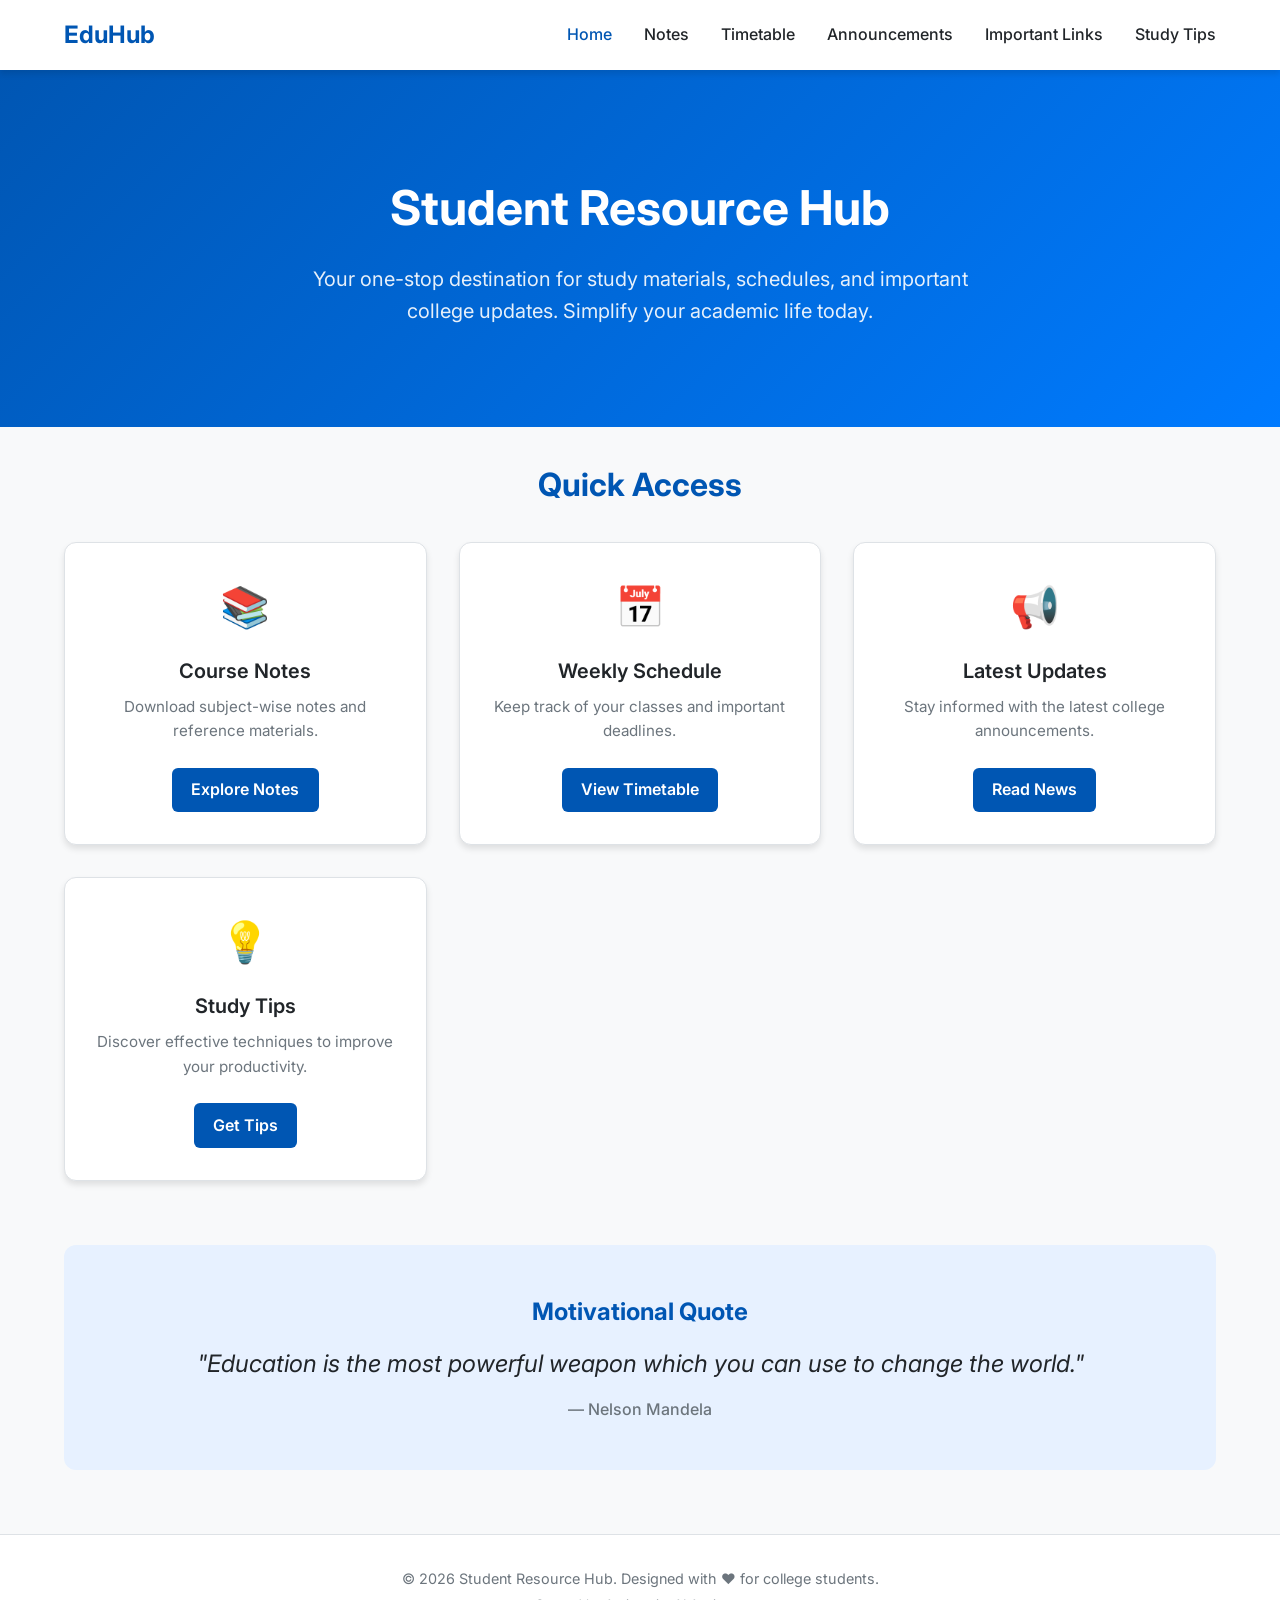
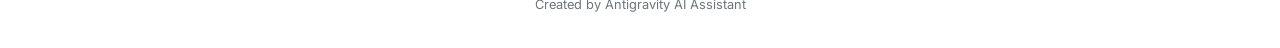
==== index.html @ aabe439e "Initial commit: Student Resource Hub website files." ====
<!DOCTYPE html>
<html lang="en">
<head>
    <meta charset="UTF-8">
    <meta name="viewport" content="width=device-width, initial-scale=1.0">
    <title>Student Resource Hub - Home</title>
    <link rel="stylesheet" href="css/style.css">
    <link rel="stylesheet" href="https://cdnjs.cloudflare.com/ajax/libs/font-awesome/6.4.0/css/all.min.css">
</head>
<body>

    <nav class="navbar">
        <div class="container nav-container">
            <a href="index.html" class="nav-logo">EduHub</a>
            <ul class="nav-links" id="navLinks">
                <li><a href="index.html" class="nav-link active">Home</a></li>
                <li><a href="notes.html" class="nav-link">Notes</a></li>
                <li><a href="timetable.html" class="nav-link">Timetable</a></li>
                <li><a href="announcements.html" class="nav-link">Announcements</a></li>
                <li><a href="links.html" class="nav-link">Important Links</a></li>
                <li><a href="tips.html" class="nav-link">Study Tips</a></li>
            </ul>
            <div class="nav-toggle" id="navToggle">
                <i class="fas fa-bars"></i>
            </div>
        </div>
    </nav>

    <header class="hero">
        <div class="container">
            <h1>Student Resource Hub</h1>
            <p>Your one-stop destination for study materials, schedules, and important college updates. Simplify your academic life today.</p>
        </div>
    </header>

    <main class="container">
        <section>
            <h2 class="section-title">Quick Access</h2>
            <div class="grid">
                <div class="card">
                    <span class="card-icon">📚</span>
                    <h3 class="card-title">Course Notes</h3>
                    <p class="card-desc">Download subject-wise notes and reference materials.</p>
                    <a href="notes.html" class="btn">Explore Notes</a>
                </div>
                <div class="card">
                    <span class="card-icon">📅</span>
                    <h3 class="card-title">Weekly Schedule</h3>
                    <p class="card-desc">Keep track of your classes and important deadlines.</p>
                    <a href="timetable.html" class="btn">View Timetable</a>
                </div>
                <div class="card">
                    <span class="card-icon">📢</span>
                    <h3 class="card-title">Latest Updates</h3>
                    <p class="card-desc">Stay informed with the latest college announcements.</p>
                    <a href="announcements.html" class="btn">Read News</a>
                </div>
                <div class="card">
                    <span class="card-icon">💡</span>
                    <h3 class="card-title">Study Tips</h3>
                    <p class="card-desc">Discover effective techniques to improve your productivity.</p>
                    <a href="tips.html" class="btn">Get Tips</a>
                </div>
            </div>
        </section>

        <section style="margin: 4rem 0; background: var(--accent); padding: 3rem; border-radius: 12px; text-align: center;">
            <h2 style="color: var(--primary); margin-bottom: 1rem;">Motivational Quote</h2>
            <p id="quote" style="font-size: 1.5rem; font-style: italic; color: var(--text-main); line-height: 1.4;">
                "Education is the most powerful weapon which you can use to change the world."
            </p>
            <p style="margin-top: 1rem; color: var(--text-muted); font-weight: 500;">— Nelson Mandela</p>
        </section>
    </main>

    <footer>
        <div class="container">
            <p class="footer-info">&copy; 2026 Student Resource Hub. Designed with ❤️ for college students.</p>
            <p class="footer-info" style="font-size: 0.8rem; margin-top: 5px;">Created by Antigravity AI Assistant</p>
        </div>
    </footer>

    <script src="js/script.js"></script>
</body>
</html>
---- css/style.css ----
/* Google Fonts - Inter */
@import url('https://fonts.googleapis.com/css2?family=Inter:wght@400;500;600;700&display=swap');

:root {
    /* Color Palette */
    --primary: #0056b3;
    --secondary: #007bff;
    --accent: #e7f1ff;
    --background: #f8f9fa;
    --surface: #ffffff;
    --text-main: #212529;
    --text-muted: #6c757d;
    --border: #dee2e6;
    --shadow: 0 4px 6px rgba(0, 0, 0, 0.1);
    --transition: all 0.3s ease;

    /* Spacing */
    --spacing-xs: 0.5rem;
    --spacing-sm: 1rem;
    --spacing-md: 1.5rem;
    --spacing-lg: 2rem;
    --container-width: 1200px;
}

* {
    margin: 0;
    padding: 0;
    box-sizing: border-box;
}

body {
    font-family: 'Inter', sans-serif;
    background-color: var(--background);
    color: var(--text-main);
    line-height: 1.6;
}

a {
    text-decoration: none;
    color: inherit;
}

ul {
    list-style: none;
}

/* Layout */
.container {
    max-width: var(--container-width);
    margin: 0 auto;
    padding: 0 var(--spacing-md);
}

/* Navbar */
.navbar {
    background-color: var(--surface);
    height: 70px;
    display: flex;
    align-items: center;
    box-shadow: var(--shadow);
    position: sticky;
    top: 0;
    z-index: 1000;
}

.nav-container {
    display: flex;
    justify-content: space-between;
    align-items: center;
    width: 100%;
}

.nav-logo {
    font-size: 1.5rem;
    font-weight: 700;
    color: var(--primary);
}

.nav-links {
    display: flex;
    gap: var(--spacing-lg);
}

.nav-link {
    font-weight: 500;
    color: var(--text-main);
    transition: var(--transition);
}

.nav-link:hover,
.nav-link.active {
    color: var(--primary);
}

.nav-toggle {
    display: none;
    font-size: 1.5rem;
    cursor: pointer;
}

/* Hero Section */
.hero {
    background: linear-gradient(135deg, var(--primary), var(--secondary));
    color: white;
    padding: 100px 0;
    text-align: center;
}

.hero h1 {
    font-size: 3rem;
    margin-bottom: var(--spacing-sm);
}

.hero p {
    font-size: 1.25rem;
    opacity: 0.9;
    max-width: 700px;
    margin: 0 auto;
}

/* Cards Section */
.section-title {
    text-align: center;
    margin: var(--spacing-lg) 0;
    font-size: 2rem;
    color: var(--primary);
}

.grid {
    display: grid;
    grid-template-columns: repeat(auto-fit, minmax(280px, 1fr));
    gap: var(--spacing-lg);
    margin-bottom: var(--spacing-lg);
}

.card {
    background-color: var(--surface);
    border-radius: 12px;
    padding: var(--spacing-lg);
    box-shadow: var(--shadow);
    transition: var(--transition);
    text-align: center;
    border: 1px solid var(--border);
}

.card:hover {
    transform: translateY(-5px);
    border-color: var(--primary);
}

.card-icon {
    font-size: 2.5rem;
    margin-bottom: var(--spacing-sm);
    display: block;
}

.card-title {
    font-size: 1.25rem;
    font-weight: 600;
    margin-bottom: var(--spacing-xs);
}

.card-desc {
    color: var(--text-muted);
    font-size: 0.95rem;
    margin-bottom: var(--spacing-md);
}

.btn {
    display: inline-block;
    padding: 0.6rem 1.2rem;
    background-color: var(--primary);
    color: white;
    border-radius: 6px;
    font-weight: 600;
    transition: var(--transition);
    cursor: pointer;
    border: none;
}

.btn:hover {
    background-color: #004494;
}

/* Footer */
footer {
    background-color: var(--surface);
    padding: var(--spacing-lg) 0;
    border-top: 1px solid var(--border);
    text-align: center;
    margin-top: auto;
}

.footer-info {
    color: var(--text-muted);
    font-size: 0.9rem;
}

/* Timetable */
#timetable {
    width: 100%;
    border-collapse: collapse;
    margin: var(--spacing-lg) 0;
    box-shadow: var(--shadow);
    background-color: var(--surface);
    border-radius: 8px;
    overflow: hidden;
}

#timetable th,
#timetable td {
    padding: var(--spacing-sm);
    text-align: center;
    border: 1px solid var(--border);
}

#timetable th {
    background-color: var(--primary);
    color: white;
    font-weight: 600;
}

#timetable .highlight-day {
    background-color: #003d80;
    position: relative;
}

#timetable .highlight-column {
    background-color: var(--accent);
    font-weight: 600;
    color: var(--primary);
}

/* Announcement List */
.announcement-list {
    max-width: 800px;
    margin: 0 auto;
}

.announcement-item {
    background-color: var(--surface);
    padding: var(--spacing-lg);
    border-radius: 12px;
    box-shadow: var(--shadow);
    margin-bottom: var(--spacing-lg);
    border-left: 5px solid var(--primary);
}

.announcement-date {
    font-size: 0.85rem;
    color: var(--text-muted);
    font-weight: 600;
    margin-bottom: var(--spacing-xs);
    display: block;
}

/* Mobile Responsiveness */
@media (max-width: 768px) {
    .nav-links {
        display: none;
        flex-direction: column;
        position: absolute;
        top: 70px;
        left: 0;
        width: 100%;
        background-color: var(--surface);
        padding: var(--spacing-md);
        box-shadow: var(--shadow);
    }

    .nav-links.show {
        display: flex;
    }

    .nav-toggle {
        display: block;
    }

    .hero h1 {
        font-size: 2.25rem;
    }
}
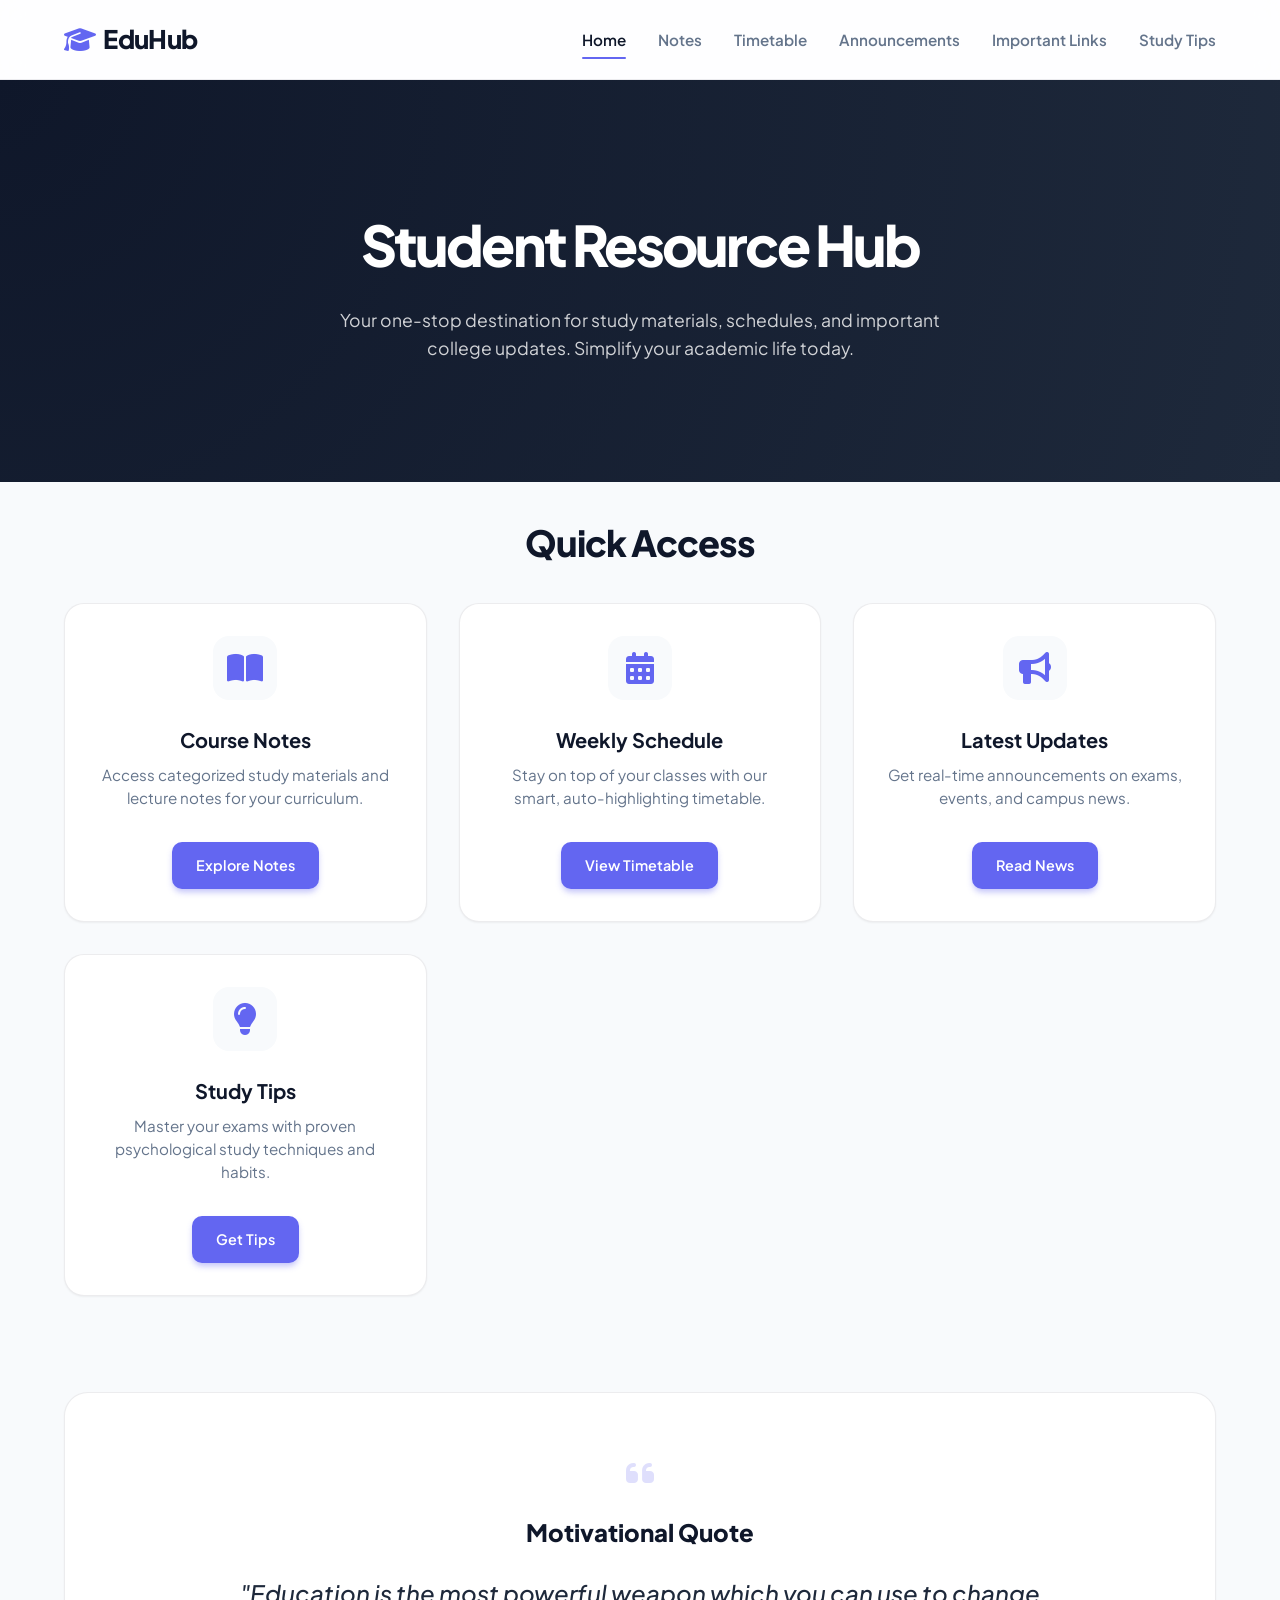
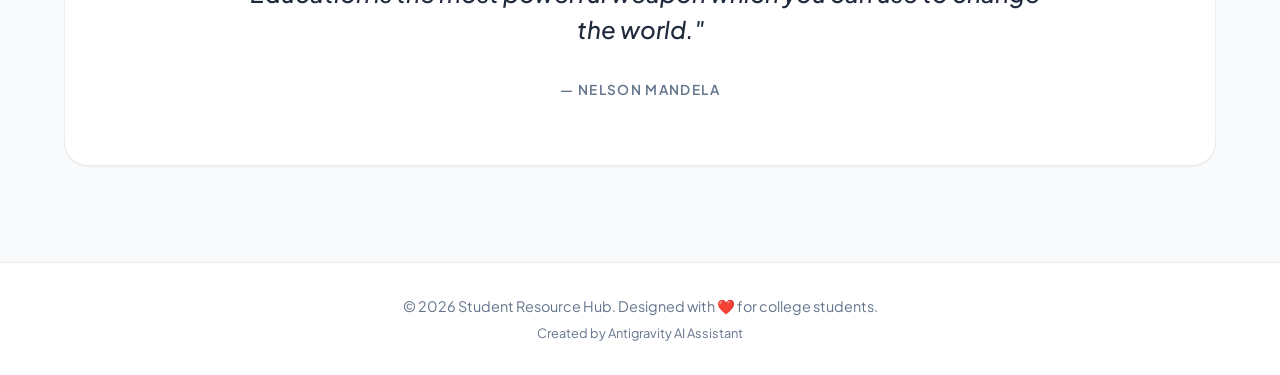
==== commit 24d3f6f9: "Professional UI/UX overhaul: Modern typography, icons, and refined components." ====
--- a/index.html
+++ b/index.html
@@ -11,14 +11,16 @@
 
     <nav class="navbar">
         <div class="container nav-container">
-            <a href="index.html" class="nav-logo">EduHub</a>
+            <a href="index" class="nav-logo">
+                <i class="fas fa-graduation-cap"></i> EduHub
+            </a>
             <ul class="nav-links" id="navLinks">
-                <li><a href="index.html" class="nav-link active">Home</a></li>
-                <li><a href="notes.html" class="nav-link">Notes</a></li>
-                <li><a href="timetable.html" class="nav-link">Timetable</a></li>
-                <li><a href="announcements.html" class="nav-link">Announcements</a></li>
-                <li><a href="links.html" class="nav-link">Important Links</a></li>
-                <li><a href="tips.html" class="nav-link">Study Tips</a></li>
+                <li><a href="index" class="nav-link active">Home</a></li>
+                <li><a href="notes" class="nav-link">Notes</a></li>
+                <li><a href="timetable" class="nav-link">Timetable</a></li>
+                <li><a href="announcements" class="nav-link">Announcements</a></li>
+                <li><a href="links" class="nav-link">Important Links</a></li>
+                <li><a href="tips" class="nav-link">Study Tips</a></li>
             </ul>
             <div class="nav-toggle" id="navToggle">
                 <i class="fas fa-bars"></i>
@@ -38,38 +40,41 @@
             <h2 class="section-title">Quick Access</h2>
             <div class="grid">
                 <div class="card">
-                    <span class="card-icon">📚</span>
+                    <span class="card-icon"><i class="fas fa-book-open"></i></span>
                     <h3 class="card-title">Course Notes</h3>
-                    <p class="card-desc">Download subject-wise notes and reference materials.</p>
-                    <a href="notes.html" class="btn">Explore Notes</a>
+                    <p class="card-desc">Access categorized study materials and lecture notes for your curriculum.</p>
+                    <a href="notes" class="btn">Explore Notes</a>
                 </div>
                 <div class="card">
-                    <span class="card-icon">📅</span>
+                    <span class="card-icon"><i class="fas fa-calendar-alt"></i></span>
                     <h3 class="card-title">Weekly Schedule</h3>
-                    <p class="card-desc">Keep track of your classes and important deadlines.</p>
-                    <a href="timetable.html" class="btn">View Timetable</a>
+                    <p class="card-desc">Stay on top of your classes with our smart, auto-highlighting timetable.</p>
+                    <a href="timetable" class="btn">View Timetable</a>
                 </div>
                 <div class="card">
-                    <span class="card-icon">📢</span>
+                    <span class="card-icon"><i class="fas fa-bullhorn"></i></span>
                     <h3 class="card-title">Latest Updates</h3>
-                    <p class="card-desc">Stay informed with the latest college announcements.</p>
-                    <a href="announcements.html" class="btn">Read News</a>
+                    <p class="card-desc">Get real-time announcements on exams, events, and campus news.</p>
+                    <a href="announcements" class="btn">Read News</a>
                 </div>
                 <div class="card">
-                    <span class="card-icon">💡</span>
+                    <span class="card-icon"><i class="fas fa-lightbulb"></i></span>
                     <h3 class="card-title">Study Tips</h3>
-                    <p class="card-desc">Discover effective techniques to improve your productivity.</p>
-                    <a href="tips.html" class="btn">Get Tips</a>
+                    <p class="card-desc">Master your exams with proven psychological study techniques and habits.</p>
+                    <a href="tips" class="btn">Get Tips</a>
                 </div>
             </div>
         </section>
 
-        <section style="margin: 4rem 0; background: var(--accent); padding: 3rem; border-radius: 12px; text-align: center;">
-            <h2 style="color: var(--primary); margin-bottom: 1rem;">Motivational Quote</h2>
-            <p id="quote" style="font-size: 1.5rem; font-style: italic; color: var(--text-main); line-height: 1.4;">
-                "Education is the most powerful weapon which you can use to change the world."
-            </p>
-            <p style="margin-top: 1rem; color: var(--text-muted); font-weight: 500;">— Nelson Mandela</p>
+        <section style="margin: 6rem 0; background-color: var(--surface); padding: 4rem; border-radius: 24px; text-align: center; border: 1px solid var(--border); box-shadow: var(--shadow-sm);">
+            <div style="max-width: 800px; margin: 0 auto;">
+                <i class="fas fa-quote-left" style="font-size: 2rem; color: var(--brand); opacity: 0.2; margin-bottom: 1.5rem; display: block;"></i>
+                <h2 style="color: var(--primary); margin-bottom: 1.5rem; font-weight: 800;">Motivational Quote</h2>
+                <p id="quote" style="font-size: 1.5rem; font-weight: 500; color: var(--text-main); line-height: 1.5; font-style: italic;">
+                    "Education is the most powerful weapon which you can use to change the world."
+                </p>
+                <p style="margin-top: 2rem; color: var(--text-muted); font-weight: 600; text-transform: uppercase; letter-spacing: 0.1em; font-size: 0.85rem;">— Nelson Mandela</p>
+            </div>
         </section>
     </main>
 
--- a/css/style.css
+++ b/css/style.css
@@ -1,18 +1,20 @@
-/* Google Fonts - Inter */
-@import url('https://fonts.googleapis.com/css2?family=Inter:wght@400;500;600;700&display=swap');
+/* Google Fonts - Plus Jakarta Sans */
+@import url('https://fonts.googleapis.com/css2?family=Plus+Jakarta+Sans:wght@300;400;500;600;700&display=swap');
 
 :root {
-    /* Color Palette */
-    --primary: #0056b3;
-    --secondary: #007bff;
-    --accent: #e7f1ff;
-    --background: #f8f9fa;
+    /* Color Palette - Modern SaaS (Slate & Indigo) */
+    --primary: #0f172a;    /* Slate 900 */
+    --brand: #6366f1;      /* Indigo 500 */
+    --brand-hover: #4f46e5;
+    --accent: #38bdf8;     /* Sky 400 */
+    --background: #f8fafc; /* Slate 50 */
     --surface: #ffffff;
-    --text-main: #212529;
-    --text-muted: #6c757d;
-    --border: #dee2e6;
-    --shadow: 0 4px 6px rgba(0, 0, 0, 0.1);
-    --transition: all 0.3s ease;
+    --text-main: #1e293b;  /* Slate 800 */
+    --text-muted: #64748b; /* Slate 500 */
+    --border: rgba(15, 23, 42, 0.08);
+    --shadow-sm: 0 1px 2px 0 rgba(0, 0, 0, 0.05);
+    --shadow-md: 0 10px 15px -3px rgba(0, 0, 0, 0.1), 0 4px 6px -2px rgba(0, 0, 0, 0.05);
+    --transition: all 0.3s cubic-bezier(0.4, 0, 0.2, 1);
 
     /* Spacing */
     --spacing-xs: 0.5rem;
@@ -29,10 +31,11 @@
 }
 
 body {
-    font-family: 'Inter', sans-serif;
+    font-family: 'Plus Jakarta Sans', sans-serif;
     background-color: var(--background);
     color: var(--text-main);
     line-height: 1.6;
+    -webkit-font-smoothing: antialiased;
 }
 
 a {
@@ -53,14 +56,17 @@
 
 /* Navbar */
 .navbar {
-    background-color: var(--surface);
-    height: 70px;
-    display: flex;
-    align-items: center;
-    box-shadow: var(--shadow);
+    background-color: rgba(255, 255, 255, 0.8);
+    backdrop-filter: blur(12px);
+    -webkit-backdrop-filter: blur(12px);
+    height: 80px;
+    display: flex;
+    align-items: center;
+    border-bottom: 1px solid var(--border);
     position: sticky;
     top: 0;
     z-index: 1000;
+    transition: var(--transition);
 }
 
 .nav-container {
@@ -71,9 +77,17 @@
 }
 
 .nav-logo {
-    font-size: 1.5rem;
-    font-weight: 700;
+    font-size: 1.6rem;
+    font-weight: 800;
     color: var(--primary);
+    display: flex;
+    align-items: center;
+    gap: 0.5rem;
+    letter-spacing: -0.025em;
+}
+
+.nav-logo i {
+    color: var(--brand);
 }
 
 .nav-links {
@@ -82,14 +96,31 @@
 }
 
 .nav-link {
-    font-weight: 500;
-    color: var(--text-main);
-    transition: var(--transition);
-}
-
-.nav-link:hover,
+    font-weight: 600;
+    font-size: 0.95rem;
+    color: var(--text-muted);
+    transition: var(--transition);
+    padding: 0.5rem 0;
+    position: relative;
+}
+
+.nav-link:hover {
+    color: var(--brand);
+}
+
 .nav-link.active {
     color: var(--primary);
+}
+
+.nav-link.active::after {
+    content: '';
+    position: absolute;
+    bottom: -2px;
+    left: 0;
+    width: 100%;
+    height: 2px;
+    background-color: var(--brand);
+    border-radius: 2px;
 }
 
 .nav-toggle {
@@ -100,86 +131,130 @@
 
 /* Hero Section */
 .hero {
-    background: linear-gradient(135deg, var(--primary), var(--secondary));
-    color: white;
-    padding: 100px 0;
-    text-align: center;
+    background: radial-gradient(circle at top left, var(--primary), #1e293b);
+    color: white;
+    padding: 120px 0;
+    text-align: center;
+    position: relative;
+    overflow: hidden;
+}
+
+.hero::before {
+    content: '';
+    position: absolute;
+    top: 0;
+    left: 0;
+    right: 0;
+    bottom: 0;
+    background: url('https://www.transparenttextures.com/patterns/cubes.png');
+    opacity: 0.05;
 }
 
 .hero h1 {
-    font-size: 3rem;
+    font-size: 3.5rem;
+    font-weight: 800;
     margin-bottom: var(--spacing-sm);
+    letter-spacing: -0.05em;
+    position: relative;
 }
 
 .hero p {
-    font-size: 1.25rem;
-    opacity: 0.9;
-    max-width: 700px;
+    font-size: 1.1rem;
+    opacity: 0.8;
+    max-width: 600px;
     margin: 0 auto;
+    position: relative;
+    font-weight: 400;
 }
 
 /* Cards Section */
 .section-title {
     text-align: center;
     margin: var(--spacing-lg) 0;
-    font-size: 2rem;
+    font-size: 2.25rem;
+    font-weight: 800;
     color: var(--primary);
+    letter-spacing: -0.025em;
 }
 
 .grid {
     display: grid;
-    grid-template-columns: repeat(auto-fit, minmax(280px, 1fr));
+    grid-template-columns: repeat(auto-fit, minmax(300px, 1fr));
     gap: var(--spacing-lg);
     margin-bottom: var(--spacing-lg);
 }
 
 .card {
     background-color: var(--surface);
-    border-radius: 12px;
+    border-radius: 20px;
     padding: var(--spacing-lg);
-    box-shadow: var(--shadow);
+    box-shadow: var(--shadow-sm);
     transition: var(--transition);
     text-align: center;
     border: 1px solid var(--border);
+    display: flex;
+    flex-direction: column;
+    align-items: center;
+    justify-content: center;
 }
 
 .card:hover {
-    transform: translateY(-5px);
-    border-color: var(--primary);
+    transform: translateY(-8px);
+    box-shadow: var(--shadow-md);
+    border-color: var(--brand);
 }
 
 .card-icon {
-    font-size: 2.5rem;
-    margin-bottom: var(--spacing-sm);
-    display: block;
+    font-size: 2rem;
+    margin-bottom: var(--spacing-md);
+    width: 64px;
+    height: 64px;
+    display: flex;
+    align-items: center;
+    justify-content: center;
+    background-color: var(--background);
+    color: var(--brand);
+    border-radius: 16px;
+    transition: var(--transition);
+}
+
+.card:hover .card-icon {
+    background-color: var(--brand);
+    color: white;
 }
 
 .card-title {
     font-size: 1.25rem;
-    font-weight: 600;
+    font-weight: 700;
     margin-bottom: var(--spacing-xs);
+    color: var(--primary);
 }
 
 .card-desc {
     color: var(--text-muted);
     font-size: 0.95rem;
-    margin-bottom: var(--spacing-md);
+    margin-bottom: var(--spacing-lg);
+    line-height: 1.5;
 }
 
 .btn {
     display: inline-block;
-    padding: 0.6rem 1.2rem;
-    background-color: var(--primary);
-    color: white;
-    border-radius: 6px;
+    padding: 0.75rem 1.5rem;
+    background-color: var(--brand);
+    color: white;
+    border-radius: 10px;
     font-weight: 600;
+    font-size: 0.9rem;
     transition: var(--transition);
     cursor: pointer;
     border: none;
+    box-shadow: 0 4px 6px -1px rgba(99, 102, 241, 0.4);
 }
 
 .btn:hover {
-    background-color: #004494;
+    background-color: var(--brand-hover);
+    transform: translateY(-1px);
+    box-shadow: 0 10px 15px -3px rgba(99, 102, 241, 0.5);
 }
 
 /* Footer */
@@ -201,82 +276,101 @@
     width: 100%;
     border-collapse: collapse;
     margin: var(--spacing-lg) 0;
-    box-shadow: var(--shadow);
+    box-shadow: var(--shadow-md);
     background-color: var(--surface);
-    border-radius: 8px;
+    border-radius: 16px;
     overflow: hidden;
+    border: 1px solid var(--border);
 }
 
 #timetable th,
 #timetable td {
-    padding: var(--spacing-sm);
-    text-align: center;
-    border: 1px solid var(--border);
+    padding: var(--spacing-md);
+    text-align: center;
+    border-bottom: 1px solid var(--border);
 }
 
 #timetable th {
     background-color: var(--primary);
     color: white;
     font-weight: 600;
+    text-transform: uppercase;
+    font-size: 0.8rem;
+    letter-spacing: 0.05em;
 }
 
 #timetable .highlight-day {
-    background-color: #003d80;
+    background-color: var(--brand);
+    color: white;
     position: relative;
 }
 
 #timetable .highlight-column {
-    background-color: var(--accent);
-    font-weight: 600;
-    color: var(--primary);
+    background-color: rgba(99, 102, 241, 0.05);
+    font-weight: 700;
+    color: var(--brand);
 }
 
 /* Announcement List */
 .announcement-list {
     max-width: 800px;
     margin: 0 auto;
+    padding: var(--spacing-md) 0;
 }
 
 .announcement-item {
     background-color: var(--surface);
     padding: var(--spacing-lg);
-    border-radius: 12px;
-    box-shadow: var(--shadow);
-    margin-bottom: var(--spacing-lg);
-    border-left: 5px solid var(--primary);
+    border-radius: 16px;
+    margin-bottom: var(--spacing-md);
+    border: 1px solid var(--border);
+    transition: var(--transition);
+    box-shadow: var(--shadow-sm);
+}
+
+.announcement-item:hover {
+    border-color: var(--brand);
+    transform: scale(1.01);
 }
 
 .announcement-date {
-    font-size: 0.85rem;
-    color: var(--text-muted);
-    font-weight: 600;
-    margin-bottom: var(--spacing-xs);
-    display: block;
+    display: inline-block;
+    background-color: var(--background);
+    color: var(--brand);
+    padding: 0.25rem 0.75rem;
+    border-radius: 100px;
+    font-size: 0.8rem;
+    font-weight: 700;
+    margin-bottom: var(--spacing-sm);
 }
 
 /* Mobile Responsiveness */
 @media (max-width: 768px) {
+    .nav-toggle {
+        display: block;
+    }
+
     .nav-links {
         display: none;
         flex-direction: column;
         position: absolute;
-        top: 70px;
+        top: 80px;
         left: 0;
         width: 100%;
         background-color: var(--surface);
         padding: var(--spacing-md);
-        box-shadow: var(--shadow);
+        box-shadow: var(--shadow-md);
     }
 
     .nav-links.show {
         display: flex;
     }
 
-    .nav-toggle {
-        display: block;
-    }
-
     .hero h1 {
-        font-size: 2.25rem;
-    }
-}
+        font-size: 2.5rem;
+    }
+
+    .grid {
+        grid-template-columns: 1fr;
+    }
+}
